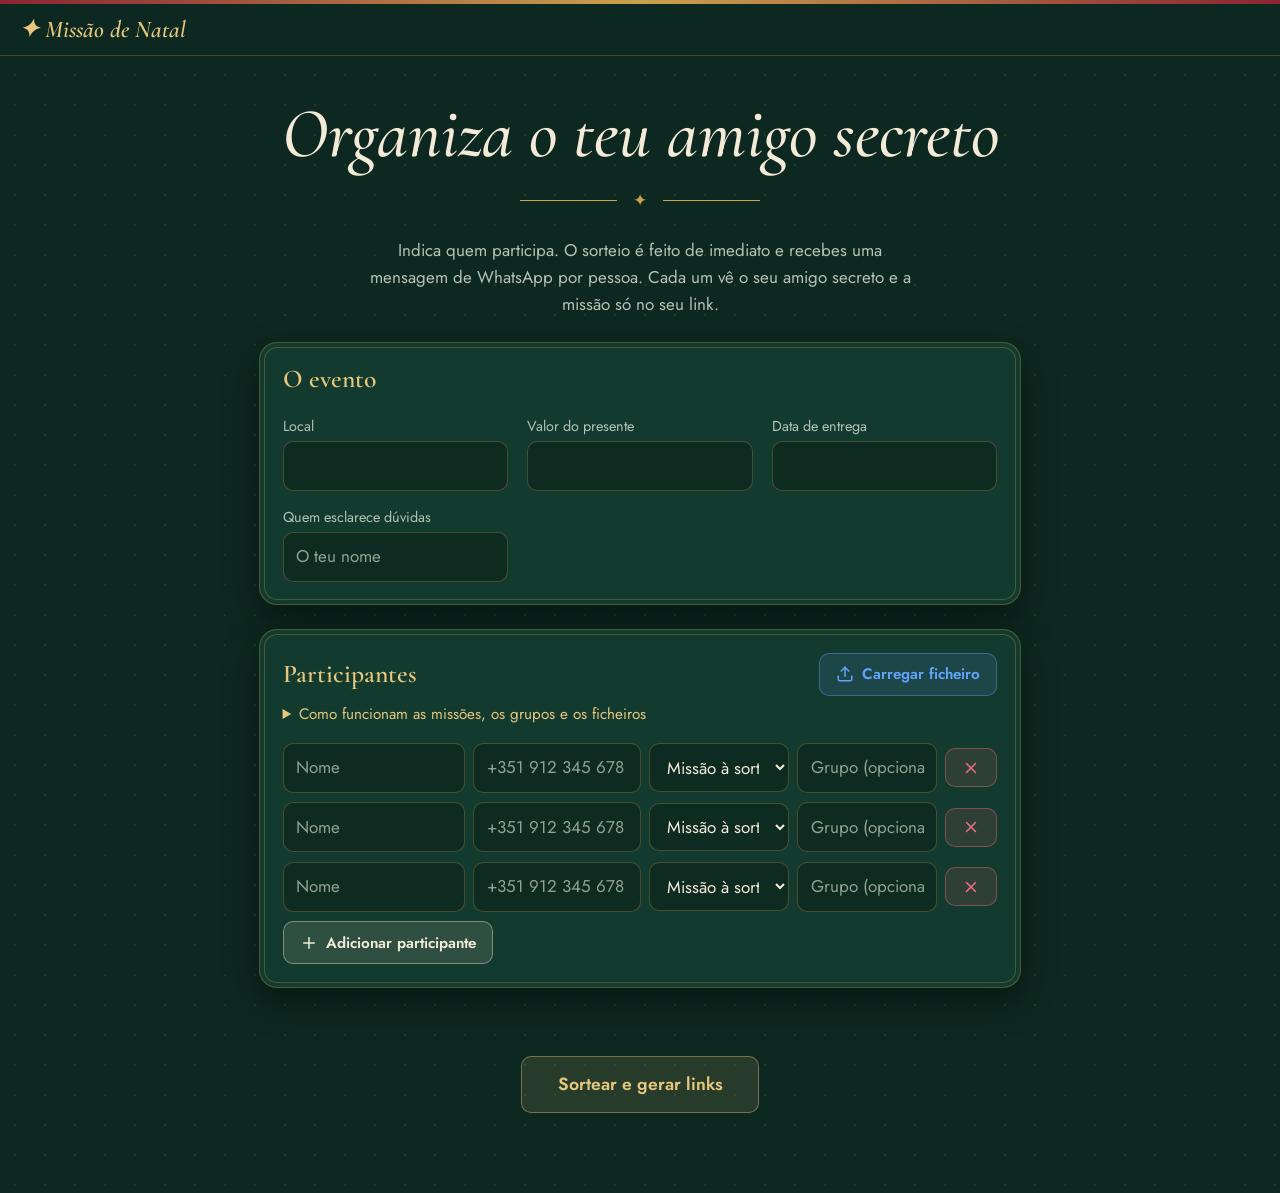
==== static/index.html @ a21ee6ba "readapt backend and build new front end" ====
<!doctype html><html lang="pt"><head><meta charset="utf-8"><meta name="viewport" content="width=device-width,initial-scale=1"><meta name="robots" content="noindex"><link rel="preconnect" href="https://fonts.googleapis.com"><link rel="stylesheet" href="https://fonts.googleapis.com/css2?family=Cormorant+Garamond:ital,wght@0,500;0,600;1,500&family=Jost:wght@400;500;600&display=swap"><link rel="stylesheet" href="/static/style.css"><script src="/static/common.js"></script><title>Criar amigo secreto</title></head><body><header><a class="marca" href="/">✦ Missão de Natal</a><nav id="apoio" aria-label="Apoiar o projeto"></nav></header>
<main><h1>Organiza o teu amigo secreto</h1><div class="orn" aria-hidden="true">✦</div>
<p class="sub">Indica quem participa. O sorteio é feito de imediato e recebes uma mensagem de WhatsApp por pessoa. Cada um vê o seu amigo secreto e a missão só no seu link.</p>
<section class="cartao"><h2>O evento</h2><div class="grelha">
<div><label for="local">Local</label><input id="local"></div>
<div><label for="valor">Valor do presente</label><input id="valor"></div>
<div><label for="data">Data de entrega</label><input id="data"></div>
<div><label for="contacto">Quem esclarece dúvidas</label><input id="contacto" placeholder="O teu nome"></div></div></section>
<section class="cartao"><div class="cab"><h2>Participantes</h2><button type="button" class="b b-azul" id="ficheiro"><span>Carregar ficheiro</span></button><input type="file" id="fx" accept=".json,.txt,.csv" hidden></div>
<details class="ajuda"><summary>Como funcionam as missões, os grupos e os ficheiros</summary>
<p><strong>Missão secreta</strong> é um desafio extra, escolhido ao acaso da lista e nunca repetido. <strong>Com missão:</strong> recebe sempre uma. <strong>Sem missão:</strong> nunca recebe. <strong>À sorte:</strong> o sistema decide, com 50% de probabilidade. Isto é independente de quem tira quem.</p>
<p><strong>Grupo:</strong> quem tiver o mesmo grupo (casal, família) não se tira.</p>
<p><strong>Ficheiro:</strong> um .json (como o listNames.json) ou um .txt com uma pessoa por linha: <em>Nome; telefone; missão; grupo</em> (missão e grupo são opcionais). O ficheiro é lido no teu browser e não é enviado para lado nenhum.</p></details>
<div id="lista"></div><button type="button" class="b" id="mais"><span>Adicionar participante</span></button></section>
<p id="erro" role="alert"></p><button type="button" id="criar" class="b b-ouro grande">Sortear e gerar links</button></main>
<script>
const lista=$("#lista");
const norm=s=>String(s??"").trim().toLowerCase().normalize("NFD").replace(/[\u0300-\u036f]/g,"");
const modo=v=>({sim:"sim",aleatorio:"aleatorio"}[norm(v)]||"nao");
function linha(v={}){const d=document.createElement("div");d.className="linha";
d.innerHTML=`<input class="n" aria-label="Nome" placeholder="Nome"><input class="t" aria-label="Telefone" placeholder="+351 912 345 678" inputmode="tel"><select class="m" aria-label="Missão secreta"><option value="aleatorio">Missão à sorte</option><option value="sim">Com missão</option><option value="nao">Sem missão</option></select><input class="g" aria-label="Grupo" placeholder="Grupo (opcional)"><button type="button" class="b b-verm x" aria-label="Remover">${ICON.x}</button>`;
$(".n",d).value=v.nome||"";$(".t",d).value=v.telefone||"";$(".m",d).value=v.missao===undefined?"aleatorio":modo(v.missao);$(".g",d).value=v.grupo||"";
$(".x",d).onclick=()=>d.remove();lista.append(d)}
const vazias=()=>[...lista.children].filter(d=>!$(".n",d).value&&!$(".t",d).value).forEach(d=>d.remove());
function ler(txt){try{const j=JSON.parse(txt);if(Array.isArray(j))return j.map(p=>typeof p==="string"?{nome:p}:p)}catch{}
return txt.split(/\r?\n/).map(l=>l.trim()).filter(l=>l&&!l.startsWith("#")).map(l=>{const [nome,telefone,missao,grupo]=l.split(/[;\t|,]/).map(x=>x.trim());return{nome,telefone,missao,grupo}})}
$("#mais").onclick=()=>linha();
$("#ficheiro").onclick=()=>$("#fx").click();
$("#fx").onchange=async e=>{const f=e.target.files[0];if(!f)return;try{const a=ler(await f.text());if(!a.length)throw 0;vazias();a.forEach(linha);$("#erro").textContent=""}catch{$("#erro").textContent="Não consegui ler o ficheiro. Usa JSON ou linhas 'Nome; telefone; missão; grupo'."}e.target.value=""};
api("/api/participantes").catch(()=>[]).then(r=>(r.length?r:[{},{},{}]).forEach(linha));
cfg.then(c=>{$("#local").value=c.local||"";$("#valor").value=c.valor||"";$("#data").value=c.data||"";$("#contacto").value=c.contacto||""});
$("#criar").onclick=async()=>{$("#erro").textContent="";
const participantes=[...lista.children].map(d=>({nome:$(".n",d).value,telefone:$(".t",d).value,missao:$(".m",d).value,grupo:$(".g",d).value})).filter(p=>p.nome||p.telefone);
try{const r=await api("/api/sorteios",{method:"POST",headers:{"Content-Type":"application/json"},body:JSON.stringify({local:$("#local").value,valor:$("#valor").value,data:$("#data").value,contacto:$("#contacto").value,participantes})});location.href="/admin/"+r.admin_token}catch(e){$("#erro").textContent=e.message}};
$("#ficheiro").insertAdjacentHTML("afterbegin",ICON.up);$("#mais").insertAdjacentHTML("afterbegin",ICON.plus);
</script></body></html>
---- static/style.css ----
:root{--flo:#0d2820;--flo2:#133a2e;--ouro:#c9a24d;--ouro2:#e6c77d;--fio:#c9a24d4d;--marfim:#f3ead7;--tinta:#b4c2b6;--bord:#8c2433}
*{box-sizing:border-box}
body{margin:0;background-color:var(--flo);background-image:radial-gradient(#c9a24d1f 1px,transparent 1.5px);background-size:30px 30px;color:var(--marfim);font:17px/1.6 "Jost",system-ui,sans-serif}
body::before{content:"";display:block;height:4px;background:linear-gradient(90deg,var(--bord),var(--ouro),var(--bord))}
h1,h2,.marca{font-family:"Cormorant Garamond",Georgia,serif;font-weight:600;line-height:1.05}
h1{font-size:clamp(2.3rem,8vw,4.4rem);font-weight:500;font-style:italic;text-align:center;margin:1.6rem 0 .2rem}
h2{font-size:1.6rem;margin:0 0 .5rem;color:var(--ouro2)}
header{display:flex;justify-content:space-between;align-items:center;gap:.8rem;padding:.8rem 1.2rem;border-bottom:1px solid var(--fio);background:#0d2820d9}
.marca{font-size:1.5rem;font-style:italic;color:var(--ouro2);text-decoration:none}
main{max-width:800px;margin:0 auto;padding:1rem 1.2rem 5rem}
.orn{display:flex;align-items:center;gap:1rem;color:var(--ouro);margin:1rem auto 1.4rem;max-width:240px}
.orn::before,.orn::after{content:"";flex:1;height:1px;background:var(--ouro)}
p.sub{color:var(--tinta);max-width:56ch;margin:0 auto 1rem;text-align:center}
.cartao{border:1px solid var(--fio);border-radius:18px;background:var(--flo2);padding:1.4rem;margin:1.5rem 0;box-shadow:0 14px 34px #0006,inset 0 0 0 4px var(--flo2),inset 0 0 0 5px var(--fio)}
.cab{display:flex;justify-content:space-between;align-items:center;gap:.8rem;flex-wrap:wrap;margin-bottom:.4rem}.cab h2{margin:0}
label{display:block;font-size:.9rem;color:var(--tinta);margin:.9rem 0 .2rem}
input,select{width:100%;padding:.65rem .8rem;border:1px solid var(--fio);border-radius:10px;background:#00000040;color:var(--marfim);font:inherit}
input:focus,select:focus{outline:none;border-color:var(--ouro);box-shadow:0 0 0 3px #c9a24d33}
input::placeholder{color:#8fa293}select option{background:var(--flo2)}
.grelha{display:grid;grid-template-columns:repeat(auto-fit,minmax(200px,1fr));gap:0 1.2rem}
.b{--c:243,234,215;display:inline-flex;align-items:center;justify-content:center;gap:.5rem;font:600 .95rem "Jost",system-ui,sans-serif;padding:.6rem .8rem;border-radius:10px;cursor:pointer;text-decoration:none;color:rgb(var(--c));background:rgba(var(--c),.12);border:1px solid rgba(var(--c),.4);transition:background .2s}
.b:hover{background:rgba(var(--c),.25)}
.b-ouro{--c:230,199,125}.b-wa{--c:52,211,110}.b-azul{--c:96,165,250}.b-verm{--c:240,110,126}
.b .lbl{display:none}@media(min-width:600px){.b .lbl{display:inline}.b{padding:.6rem 1rem}}
.grande{display:flex;margin:0 auto;padding:.9rem 2.2rem;font-size:1.1rem}
:focus-visible{outline:2px solid var(--ouro2);outline-offset:3px}
#erro{color:#ffb0b9;text-align:center;min-height:1.6em}
details.ajuda{color:var(--tinta);font-size:.95rem;margin:.2rem 0 1rem}details.ajuda summary{cursor:pointer;color:var(--ouro2)}
.linha{display:grid;grid-template-columns:1.3fr 1.2fr 1fr 1fr auto;grid-template-areas:"n t m g x";gap:.5rem;margin-bottom:.6rem;align-items:center}
.n{grid-area:n}.t{grid-area:t}.m{grid-area:m}.g{grid-area:g}.x{grid-area:x}
@media(max-width:700px){.linha{grid-template-columns:1fr 1fr auto;grid-template-areas:"n n x" "t t t" "m g g";padding:.8rem;border:1px solid var(--fio);border-radius:12px;background:#00000026;margin-bottom:.8rem}.cartao{padding:1.1rem}}
.item{display:grid;grid-template-columns:1fr auto;gap:.6rem 1rem;align-items:center;padding:.9rem 0;border-bottom:1px solid var(--fio)}.item:last-child{border:0}
@media(max-width:600px){.item{grid-template-columns:1fr}}
.quem{display:flex;flex-direction:column;min-width:0}.nome{font:600 1.35rem "Cormorant Garamond",Georgia,serif;overflow-wrap:anywhere}
.estado{color:var(--tinta);font-size:.92rem}.estado.ok{color:var(--ouro2)}
.acoes{display:flex;gap:.5rem;flex-wrap:wrap}
dl{margin:0;display:grid;grid-template-columns:auto 1fr;gap:.4rem 1.4rem}dt{color:var(--tinta)}dd{margin:0;overflow-wrap:anywhere}
.barra{height:6px;border-radius:6px;background:#00000050;margin-top:1rem;overflow:hidden}.barra i{display:block;height:100%;width:0;background:var(--ouro);transition:width .4s}
#lista:empty{min-height:120px}
.etiqueta{display:block;width:100%;cursor:pointer;text-align:center;background:var(--marfim);color:var(--flo);border:1px solid var(--ouro);border-radius:16px;outline:1px solid var(--ouro);outline-offset:6px;padding:2.2rem 1rem;margin:2.2rem 0;font:inherit}
.etiqueta small{display:block;color:#5b6b5f;font-size:.95rem}
.etiqueta strong{display:block;font:600 clamp(2rem,7vw,3rem)/1.1 "Cormorant Garamond",Georgia,serif;font-style:italic;color:var(--bord)}
.etiqueta.aberta{cursor:default}
.missao{border-left:2px solid var(--ouro);padding-left:1.2rem;margin:1.8rem 0}
dialog.apoio{background:var(--flo2);color:var(--marfim);border:1px solid var(--fio);border-radius:20px;padding:1.3rem;width:min(92vw,440px)}
dialog.apoio::backdrop{background:#000b;backdrop-filter:blur(3px)}
.topo{display:flex;justify-content:space-between;align-items:center}.topo h2{margin:0}dialog p{color:var(--tinta);margin:.4rem 0 .6rem}
.op{--c:243,234,215;display:flex;align-items:center;gap:.9rem;padding:.8rem 1rem;border-radius:14px;margin-top:.7rem;color:inherit;text-decoration:none;background:rgba(var(--c),.1);border:1px solid rgba(var(--c),.4)}
.op:hover{background:rgba(var(--c),.2)}.op-paypal{--c:96,165,250}.op-revolut{--c:167,139,250}.op-bmc{--c:242,193,78}
.oi{display:grid;place-items:center;width:42px;height:42px;border-radius:10px;background:rgba(var(--c),.2);color:rgb(var(--c));font-weight:800}
.op strong{display:block}.op small{display:block;color:var(--tinta)}.op>svg{margin-left:auto;color:var(--tinta)}
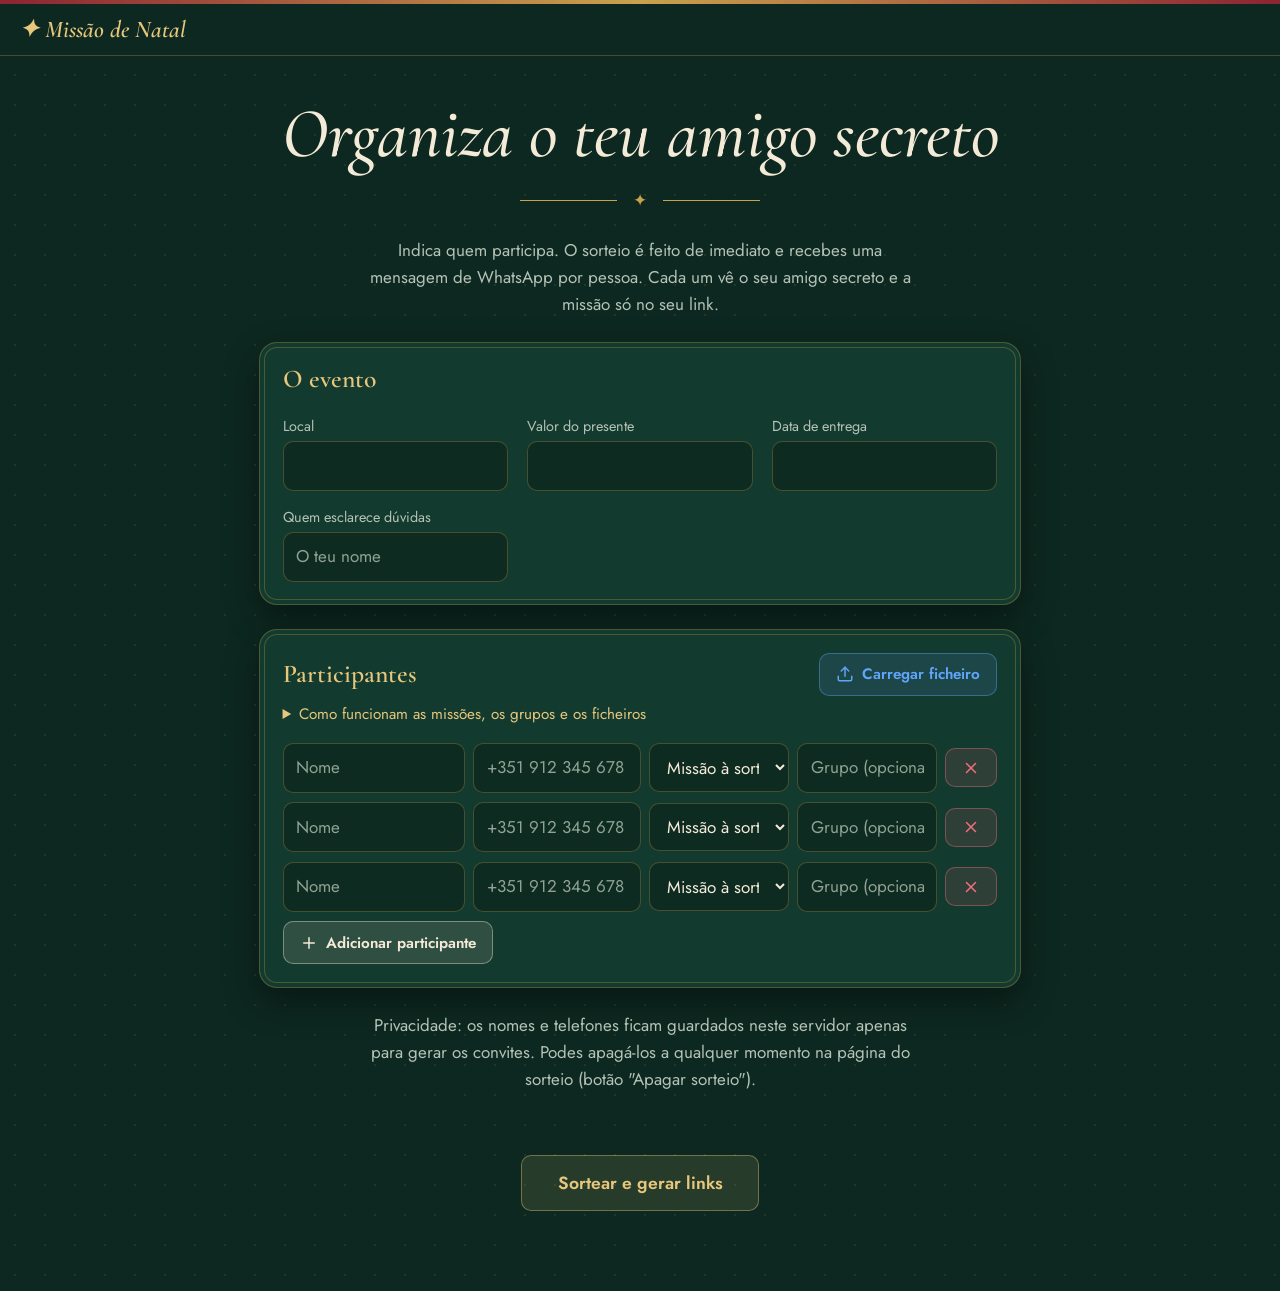
==== commit f8693227: "Add control Password" ====
--- a/static/index.html
+++ b/static/index.html
@@ -5,32 +5,14 @@
 <div><label for="local">Local</label><input id="local"></div>
 <div><label for="valor">Valor do presente</label><input id="valor"></div>
 <div><label for="data">Data de entrega</label><input id="data"></div>
-<div><label for="contacto">Quem esclarece dúvidas</label><input id="contacto" placeholder="O teu nome"></div></div></section>
+<div><label for="contacto">Quem esclarece dúvidas</label><input id="contacto" placeholder="O teu nome"></div>
+<div id="senhaBox" hidden><label for="senha">Palavra-passe para criar sorteios</label><input id="senha" type="password" minlength="8" maxlength="26" autocomplete="off" placeholder="Pedir senha ao Gestor"></div></div></section>
 <section class="cartao"><div class="cab"><h2>Participantes</h2><button type="button" class="b b-azul" id="ficheiro"><span>Carregar ficheiro</span></button><input type="file" id="fx" accept=".json,.txt,.csv" hidden></div>
 <details class="ajuda"><summary>Como funcionam as missões, os grupos e os ficheiros</summary>
 <p><strong>Missão secreta</strong> é um desafio extra, escolhido ao acaso da lista e nunca repetido. <strong>Com missão:</strong> recebe sempre uma. <strong>Sem missão:</strong> nunca recebe. <strong>À sorte:</strong> o sistema decide, com 50% de probabilidade. Isto é independente de quem tira quem.</p>
 <p><strong>Grupo:</strong> quem tiver o mesmo grupo (casal, família) não se tira.</p>
 <p><strong>Ficheiro:</strong> um .json (como o listNames.json) ou um .txt com uma pessoa por linha: <em>Nome; telefone; missão; grupo</em> (missão e grupo são opcionais). O ficheiro é lido no teu browser e não é enviado para lado nenhum.</p></details>
 <div id="lista"></div><button type="button" class="b" id="mais"><span>Adicionar participante</span></button></section>
+<p class="sub">Privacidade: os nomes e telefones ficam guardados neste servidor apenas para gerar os convites. Podes apagá-los a qualquer momento na página do sorteio (botão "Apagar sorteio").</p>
 <p id="erro" role="alert"></p><button type="button" id="criar" class="b b-ouro grande">Sortear e gerar links</button></main>
-<script>
-const lista=$("#lista");
-const norm=s=>String(s??"").trim().toLowerCase().normalize("NFD").replace(/[\u0300-\u036f]/g,"");
-const modo=v=>({sim:"sim",aleatorio:"aleatorio"}[norm(v)]||"nao");
-function linha(v={}){const d=document.createElement("div");d.className="linha";
-d.innerHTML=`<input class="n" aria-label="Nome" placeholder="Nome"><input class="t" aria-label="Telefone" placeholder="+351 912 345 678" inputmode="tel"><select class="m" aria-label="Missão secreta"><option value="aleatorio">Missão à sorte</option><option value="sim">Com missão</option><option value="nao">Sem missão</option></select><input class="g" aria-label="Grupo" placeholder="Grupo (opcional)"><button type="button" class="b b-verm x" aria-label="Remover">${ICON.x}</button>`;
-$(".n",d).value=v.nome||"";$(".t",d).value=v.telefone||"";$(".m",d).value=v.missao===undefined?"aleatorio":modo(v.missao);$(".g",d).value=v.grupo||"";
-$(".x",d).onclick=()=>d.remove();lista.append(d)}
-const vazias=()=>[...lista.children].filter(d=>!$(".n",d).value&&!$(".t",d).value).forEach(d=>d.remove());
-function ler(txt){try{const j=JSON.parse(txt);if(Array.isArray(j))return j.map(p=>typeof p==="string"?{nome:p}:p)}catch{}
-return txt.split(/\r?\n/).map(l=>l.trim()).filter(l=>l&&!l.startsWith("#")).map(l=>{const [nome,telefone,missao,grupo]=l.split(/[;\t|,]/).map(x=>x.trim());return{nome,telefone,missao,grupo}})}
-$("#mais").onclick=()=>linha();
-$("#ficheiro").onclick=()=>$("#fx").click();
-$("#fx").onchange=async e=>{const f=e.target.files[0];if(!f)return;try{const a=ler(await f.text());if(!a.length)throw 0;vazias();a.forEach(linha);$("#erro").textContent=""}catch{$("#erro").textContent="Não consegui ler o ficheiro. Usa JSON ou linhas 'Nome; telefone; missão; grupo'."}e.target.value=""};
-api("/api/participantes").catch(()=>[]).then(r=>(r.length?r:[{},{},{}]).forEach(linha));
-cfg.then(c=>{$("#local").value=c.local||"";$("#valor").value=c.valor||"";$("#data").value=c.data||"";$("#contacto").value=c.contacto||""});
-$("#criar").onclick=async()=>{$("#erro").textContent="";
-const participantes=[...lista.children].map(d=>({nome:$(".n",d).value,telefone:$(".t",d).value,missao:$(".m",d).value,grupo:$(".g",d).value})).filter(p=>p.nome||p.telefone);
-try{const r=await api("/api/sorteios",{method:"POST",headers:{"Content-Type":"application/json"},body:JSON.stringify({local:$("#local").value,valor:$("#valor").value,data:$("#data").value,contacto:$("#contacto").value,participantes})});location.href="/admin/"+r.admin_token}catch(e){$("#erro").textContent=e.message}};
-$("#ficheiro").insertAdjacentHTML("afterbegin",ICON.up);$("#mais").insertAdjacentHTML("afterbegin",ICON.plus);
-</script></body></html>+<script src="/static/index.js"></script></body></html>
--- a/static/style.css
+++ b/static/style.css
@@ -34,7 +34,7 @@
 .quem{display:flex;flex-direction:column;min-width:0}.nome{font:600 1.35rem "Cormorant Garamond",Georgia,serif;overflow-wrap:anywhere}
 .estado{color:var(--tinta);font-size:.92rem}.estado.ok{color:var(--ouro2)}
 .acoes{display:flex;gap:.5rem;flex-wrap:wrap}
-dl{margin:0;display:grid;grid-template-columns:auto 1fr;gap:.4rem 1.4rem}dt{color:var(--tinta)}dd{margin:0;overflow-wrap:anywhere}
+dl{margin:0;display:grid;grid-template-columns:auto 1fr;gap:.4rem 1.4rem}dt{color:var(--tinta)}dd{margin:0;overflow-wrap:break-word}
 .barra{height:6px;border-radius:6px;background:#00000050;margin-top:1rem;overflow:hidden}.barra i{display:block;height:100%;width:0;background:var(--ouro);transition:width .4s}
 #lista:empty{min-height:120px}
 .etiqueta{display:block;width:100%;cursor:pointer;text-align:center;background:var(--marfim);color:var(--flo);border:1px solid var(--ouro);border-radius:16px;outline:1px solid var(--ouro);outline-offset:6px;padding:2.2rem 1rem;margin:2.2rem 0;font:inherit}
@@ -48,4 +48,33 @@
 .op{--c:243,234,215;display:flex;align-items:center;gap:.9rem;padding:.8rem 1rem;border-radius:14px;margin-top:.7rem;color:inherit;text-decoration:none;background:rgba(var(--c),.1);border:1px solid rgba(var(--c),.4)}
 .op:hover{background:rgba(var(--c),.2)}.op-paypal{--c:96,165,250}.op-revolut{--c:167,139,250}.op-bmc{--c:242,193,78}
 .oi{display:grid;place-items:center;width:42px;height:42px;border-radius:10px;background:rgba(var(--c),.2);color:rgb(var(--c));font-weight:800}
-.op strong{display:block}.op small{display:block;color:var(--tinta)}.op>svg{margin-left:auto;color:var(--tinta)}+.op strong{display:block}.op small{display:block;color:var(--tinta)}.op>svg{margin-left:auto;color:var(--tinta)}
+.b-roxo{--c:167,139,250}
+main.largo{max-width:1100px}
+.cartoes{display:grid;grid-template-columns:repeat(auto-fit,minmax(250px,1fr));gap:1.2rem;margin:1.6rem 0}
+.card{position:relative;background:var(--flo2);border:1px solid var(--fio);border-radius:28px;padding:1.6rem;min-height:300px;box-shadow:0 18px 40px #0007;transition:transform .35s,box-shadow .35s}
+.card:hover{transform:translateY(-6px);box-shadow:0 26px 50px #000a}
+.card h2{margin-bottom:.8rem}
+.flip{padding:0;perspective:1200px;background:none;border:0;box-shadow:none}.flip:hover{box-shadow:none}
+.in{display:grid;height:100%;min-height:300px;transform-style:preserve-3d;transition:transform .9s cubic-bezier(.2,.8,.2,1)}
+.flip.aberta .in{transform:rotateY(180deg)}
+.face{grid-area:1/1;backface-visibility:hidden;-webkit-backface-visibility:hidden;border-radius:28px;border:1px solid var(--fio);padding:1.6rem;display:flex;flex-direction:column;justify-content:center;align-items:center;text-align:center;gap:.5rem;font:inherit;color:inherit;background:var(--flo2);box-shadow:0 18px 40px #0007}
+button.frente{cursor:pointer}button.frente:disabled{cursor:not-allowed;opacity:.7}
+.frente strong{font:600 1.6rem "Cormorant Garamond",Georgia,serif}.frente small{color:var(--tinta)}
+.frente.ouro{background:linear-gradient(160deg,#e0bd6a,#a07c2c);color:#1a1405;border:0}.frente.ouro small{color:#2f2509}
+.gi svg{width:64px;height:64px;stroke-width:1.3}
+.verso{transform:rotateY(180deg);background:var(--marfim);color:var(--flo)}.verso small{color:#5b6b5f}
+.nome-g{font:600 clamp(2.4rem,6vw,3.6rem)/1.05 "Cormorant Garamond",Georgia,serif;font-style:italic;color:var(--bord);overflow-wrap:anywhere}
+.m-tit{font:600 1.9rem/1.1 "Cormorant Garamond",Georgia,serif;font-style:italic;color:var(--bord)}
+.m-txt{margin:.3rem 0;font-size:1.05rem}.peq{font-size:.82rem;color:#5b6b5f;margin:.4rem 0 0}
+.ex{background:#0d28200f;border-radius:14px;padding:.7rem .9rem;text-align:left;font-size:.92rem;width:100%}.ex small{display:block}
+.est{position:absolute;left:50%;top:50%;color:var(--ouro);pointer-events:none;opacity:0;animation:voa 1.5s ease-out var(--d) forwards;z-index:3}
+@keyframes voa{0%{opacity:1;transform:translate(0,0) scale(.6)}100%{opacity:0;transform:translate(var(--x),var(--y)) scale(1.5) rotate(140deg)}}
+.pontos{display:none}
+@media(max-width:700px){.cartoes{display:flex;overflow-x:auto;scroll-snap-type:x mandatory;gap:1rem;padding:.8rem 1.2rem 1.2rem;margin:1rem -1.2rem;scrollbar-width:none}.cartoes::-webkit-scrollbar{display:none}.cartoes>.card{flex:0 0 84%;scroll-snap-align:center}.pontos{display:flex;justify-content:center;gap:.5rem;margin-bottom:1rem}.pontos i{width:7px;height:7px;border-radius:50%;background:#ffffff40;transition:width .3s}.pontos i.on{background:var(--ouro);width:22px;border-radius:4px}}
+@media(prefers-reduced-motion:reduce){.in,.card{transition:none}.card:hover{transform:none}}
+.rodape{border-top:1px solid var(--fio);padding:1.8rem 1.2rem 2.6rem;text-align:center;color:var(--tinta)}.rodape p{margin:0 0 1rem}.rodape .acoes{justify-content:center}
+code{background:#00000040;padding:.1rem .4rem;border-radius:6px;overflow-wrap:anywhere}
+.esq{text-align:left;margin-left:0}
+.cartoes{align-items:start}
+.card dl{grid-template-columns:1fr;gap:0}.card dt{font-size:.85rem}.card dd{margin-bottom:.8rem}
